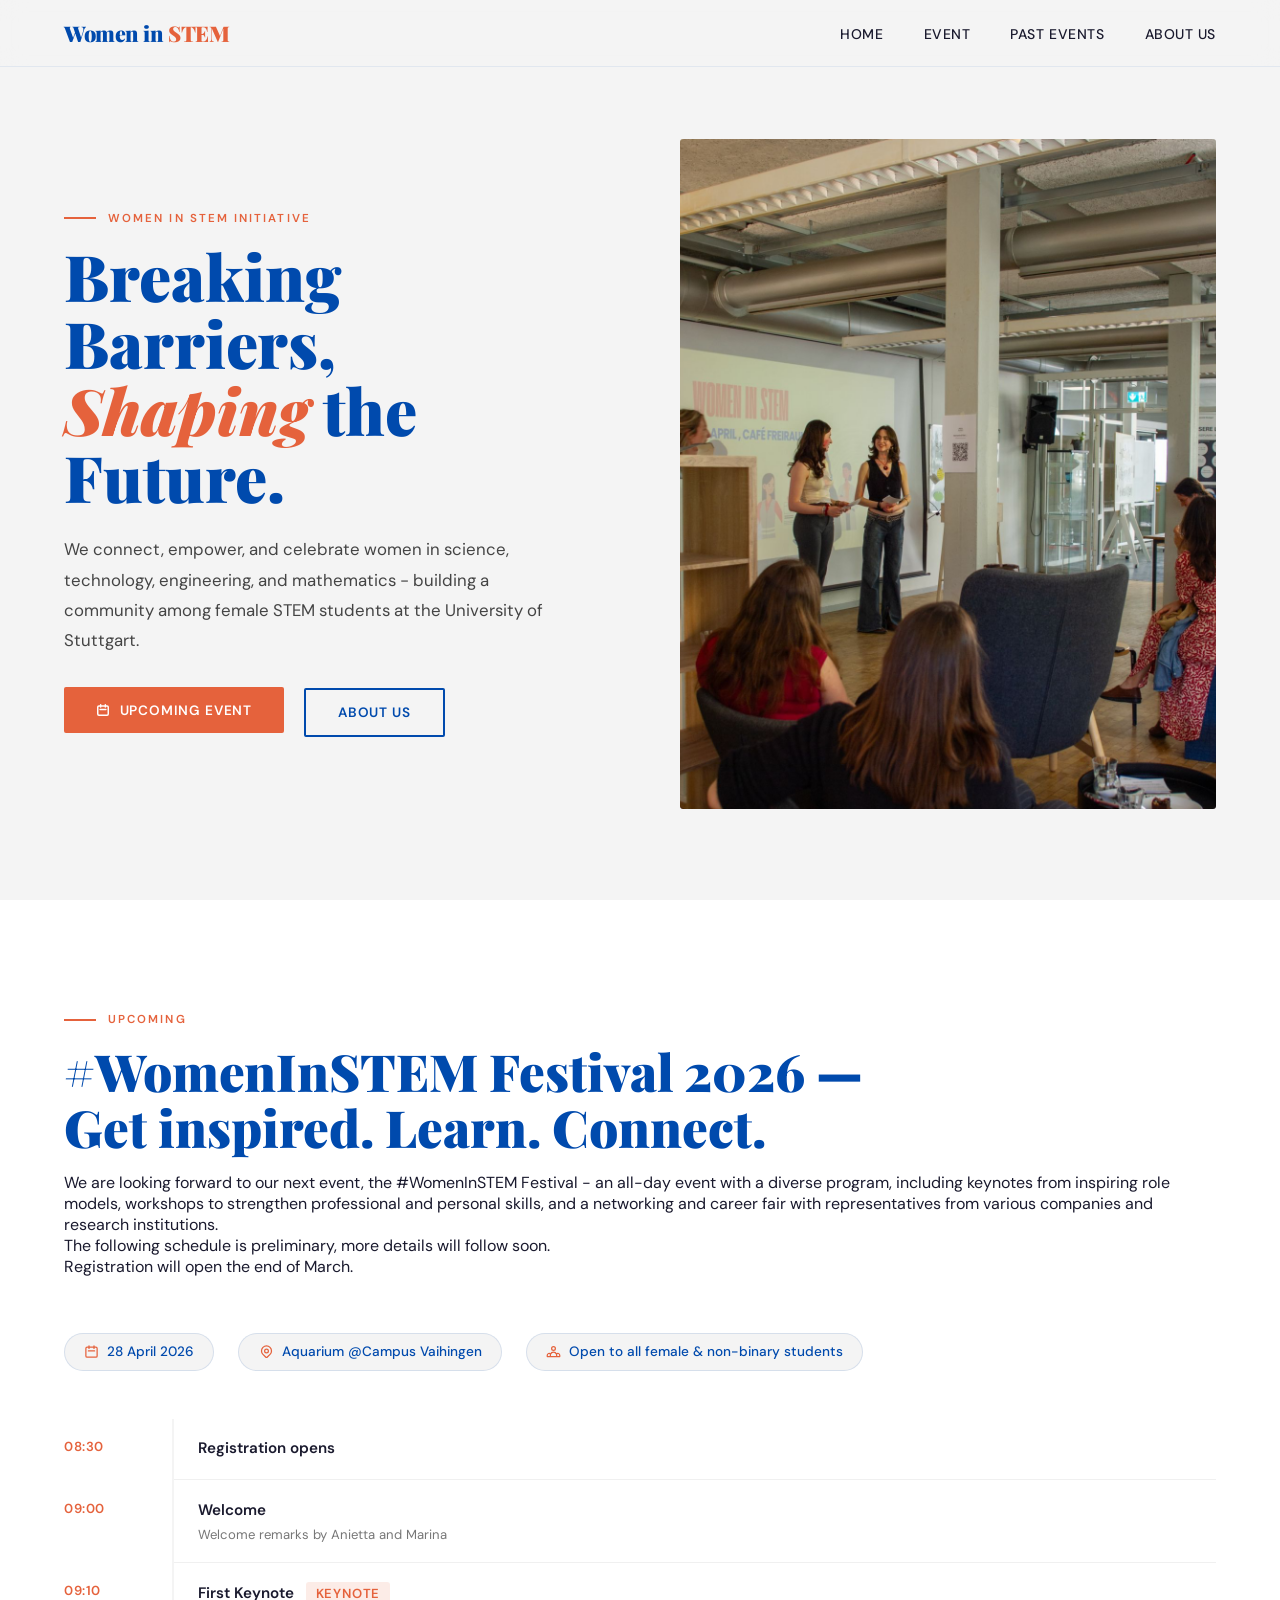
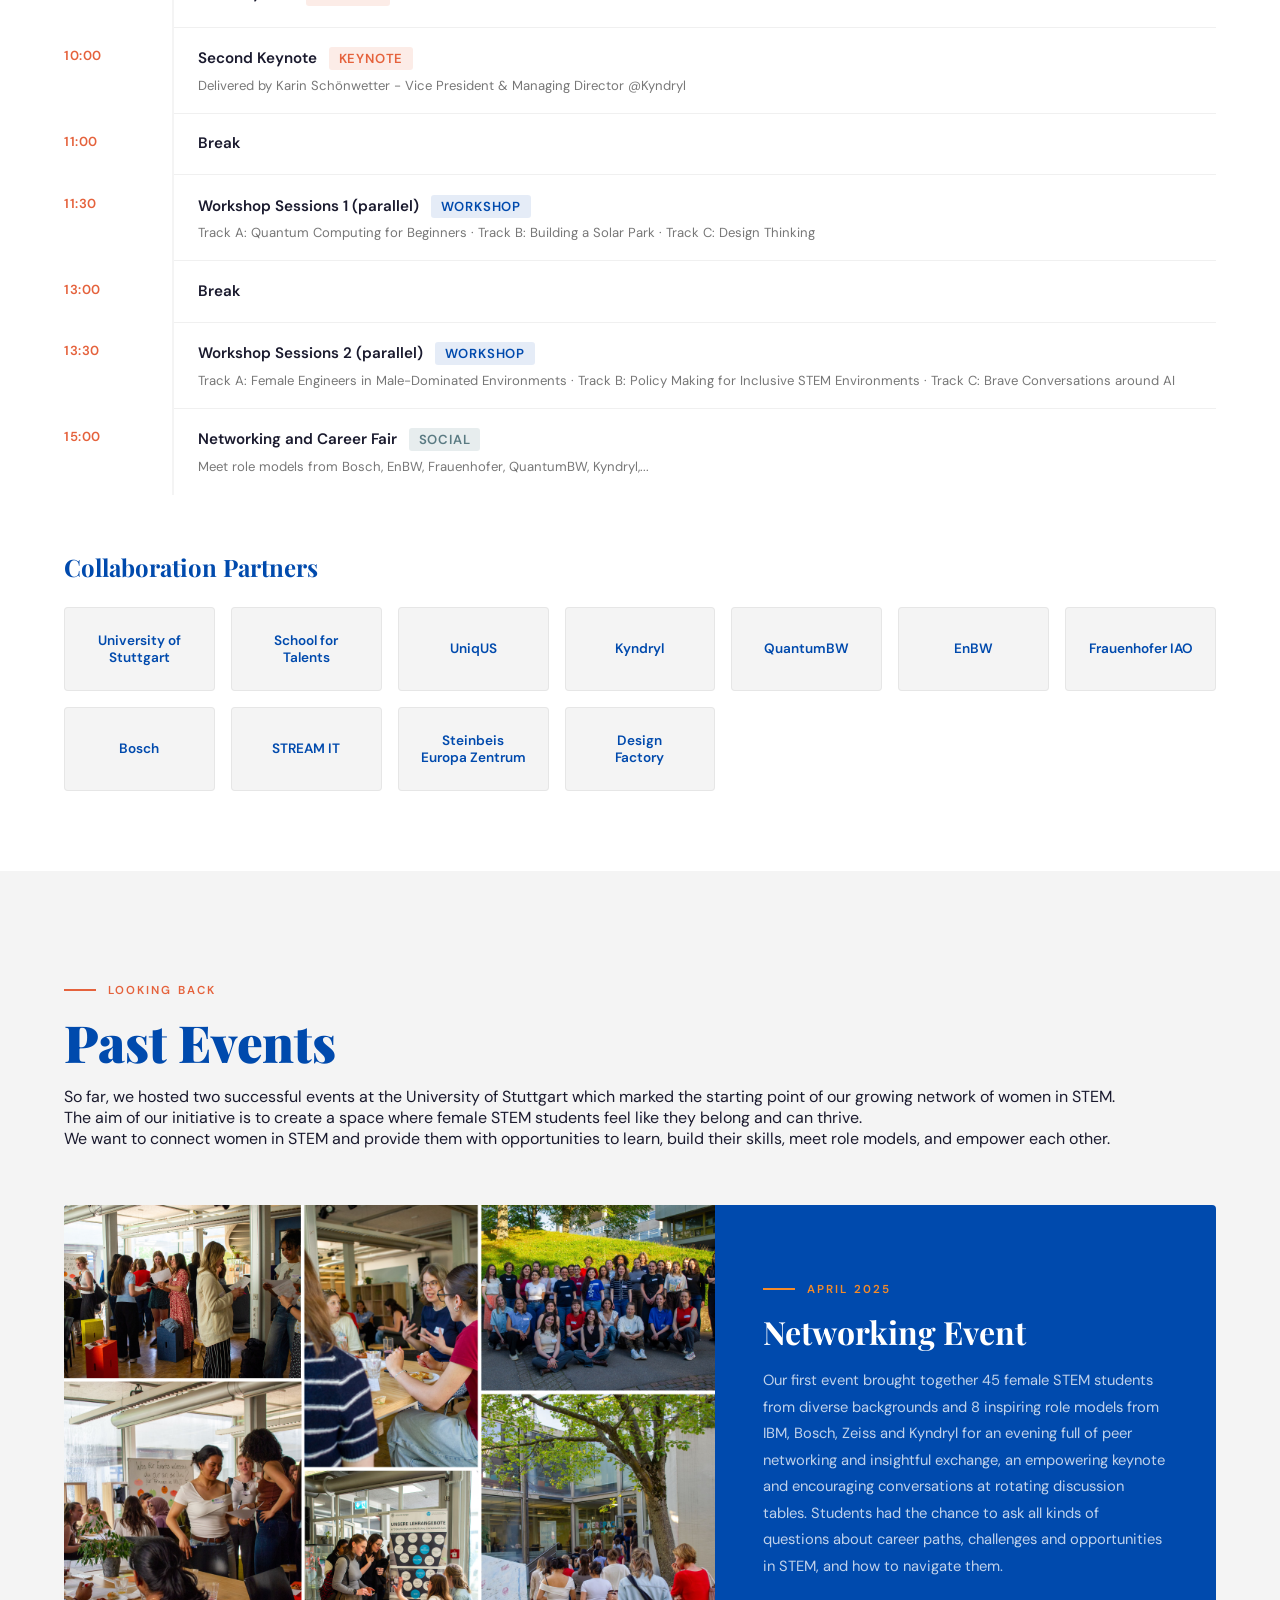
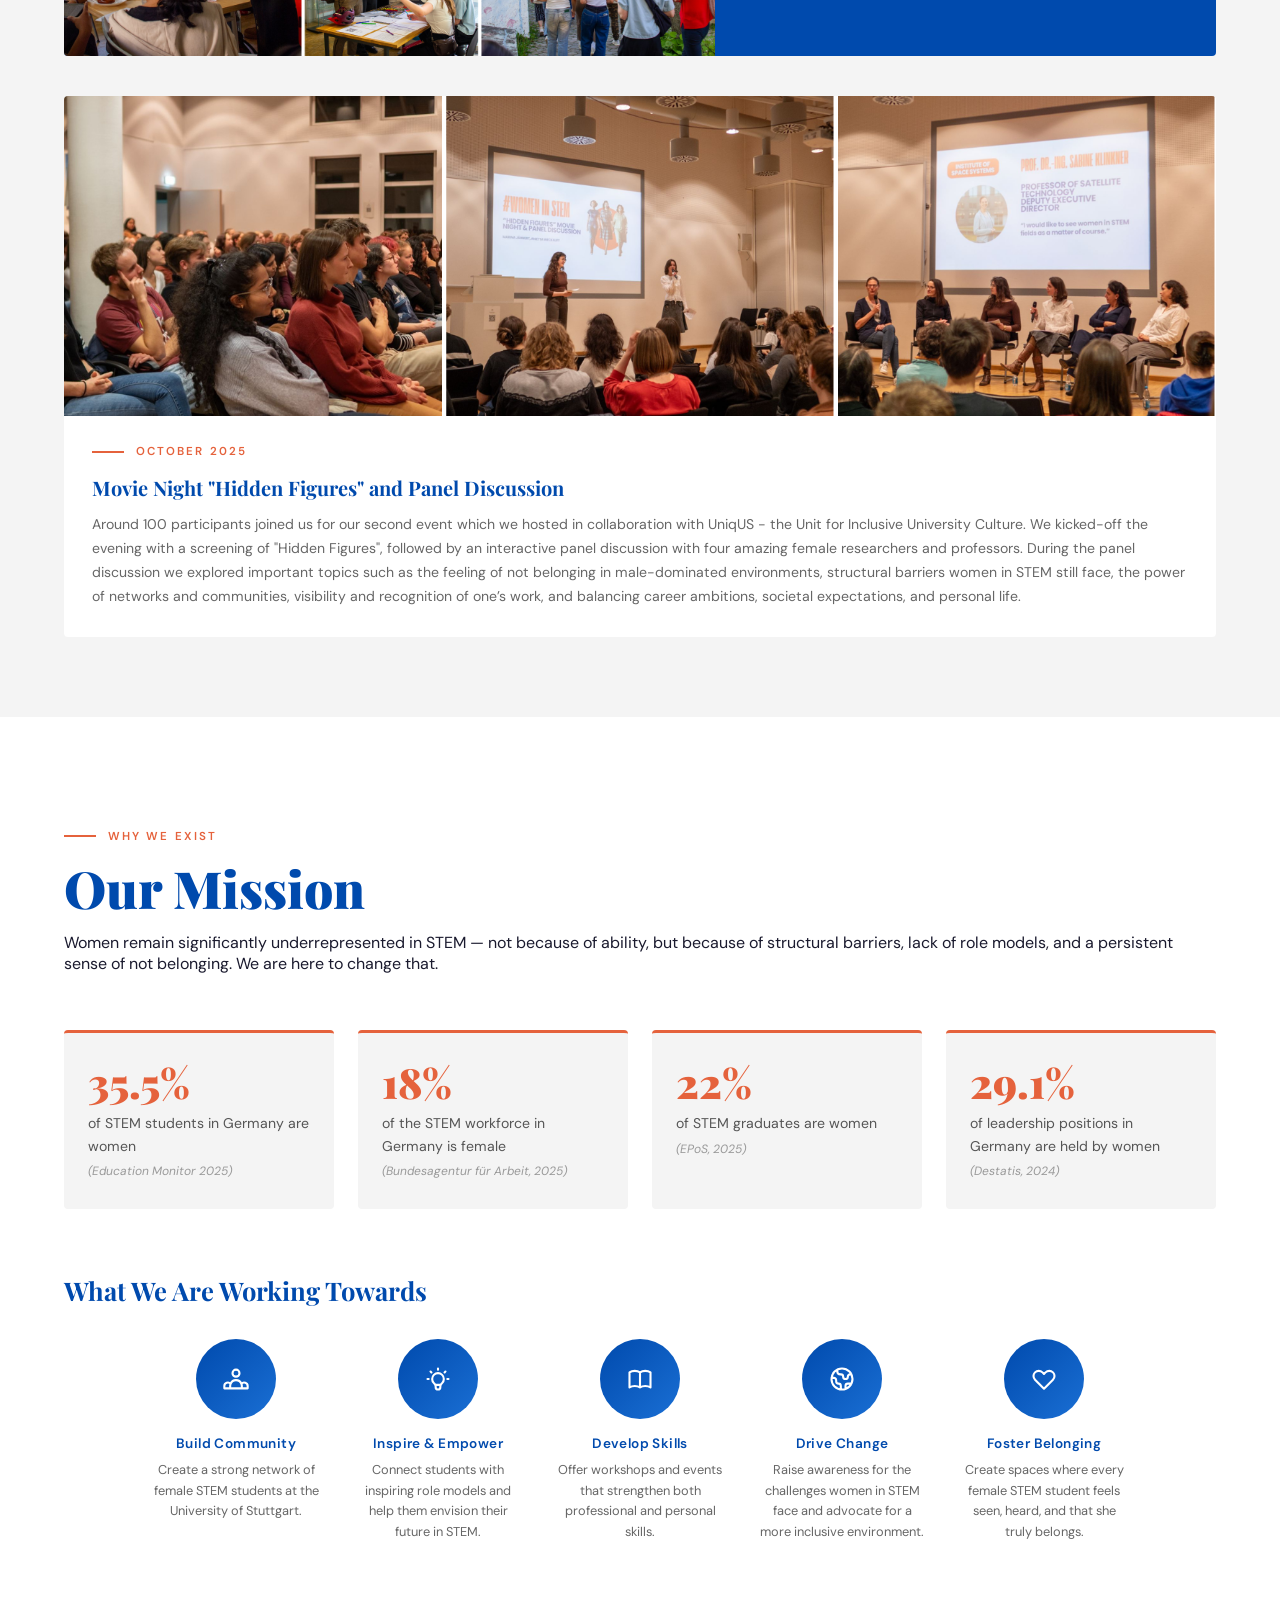
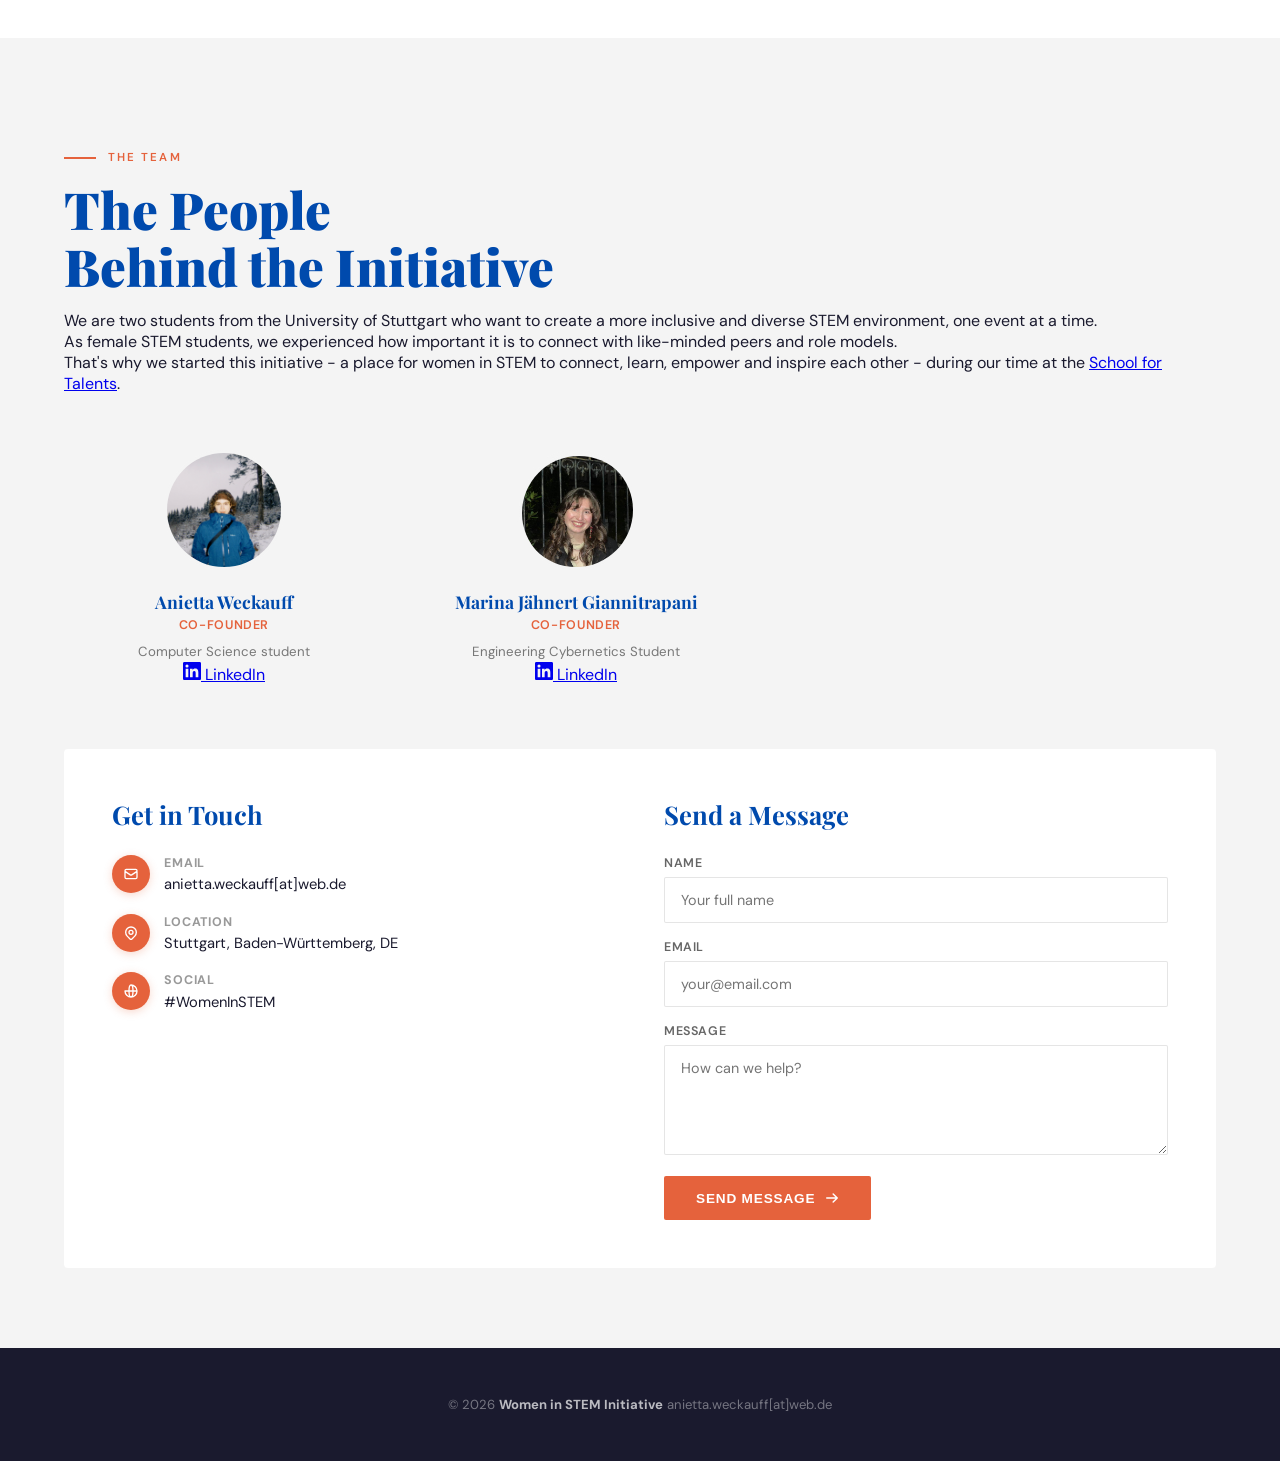
==== index_2.html @ 175a97db "added mission section" ====
<!DOCTYPE html>
<html lang="en">
<head>
  <meta charset="UTF-8" />
  <meta name="viewport" content="width=device-width, initial-scale=1.0"/>
  <title>Women in STEM Initiative</title>
  <link href="https://fonts.googleapis.com/css2?family=Playfair+Display:ital,wght@0,400;0,700;0,900;1,400&family=DM+Sans:wght@300;400;500;600&display=swap" rel="stylesheet"/>
  <link rel="stylesheet" href="style.css"/>
</head>
<body>

<!-- ─── NAV ─── -->
<nav id="navbar">
  <a class="nav-logo" href="#home">Women in <span>STEM</span></a>
  <ul class="nav-links">
    <li><a href="#home">Home</a></li>
    <li><a href="#event">Event</a></li>
    <li><a href="#past">Past Events</a></li>
    <li><a href="#about">About Us</a></li>
  </ul>
  <button class="hamburger" id="hamburger" aria-label="Menu">
    <span></span><span></span><span></span>
  </button>
</nav>

<!-- ─── MOBILE MENU ─── -->
<div class="mobile-menu" id="mobile-menu">
  <a href="#home" class="mobile-nav-link">Home</a>
  <a href="#event" class="mobile-nav-link">Event</a>
  <a href="#past" class="mobile-nav-link">Past Events</a>
  <a href="#about" class="mobile-nav-link">About Us</a>
</div>

<!-- ─── HOME ─── -->
<section id="home">
  <div class="section-inner">
    <div class="home-grid">
      <div class="home-text fade-up">
        <div class="section-label">Women in STEM Initiative</div>
        <h1>Breaking Barriers,<br/><em>Shaping</em> the Future.</h1>
        <p>We connect, empower, and celebrate women in science, technology, engineering, and mathematics - building a community among female STEM students at the University of Stuttgart.</p>
        <div>
          <a href="#event" class="btn btn-primary">
            <svg width="14" height="14" fill="none" viewBox="0 0 24 24" stroke="currentColor" stroke-width="2.5"><path stroke-linecap="round" stroke-linejoin="round" d="M8 7V3m8 4V3m-9 8h10M5 21h14a2 2 0 002-2V7a2 2 0 00-2-2H5a2 2 0 00-2 2v12a2 2 0 002 2z"/></svg>
            Upcoming Event
          </a>
          <a href="#about" class="btn btn-outline">About Us</a>
        </div>
      </div>
      <div class="home-image fade-up" style="transition-delay: 0.2s">
        <div class="img-frame">
          <img src="pictures/women_In_STEM.png" alt="picture of first #WomenInSTEM event">
        </div>
       <!-- <div class="deco-box"></div>
        <div class="stat-pill">
          <div class="big">150+</div>
          <div class="small">event<br/>participants</div>
        </div>-->
      </div>
    </div>
  </div>
</section>


<!-- ─── UPCOMING EVENT ─── -->
<section id="event">
  <div class="section-inner">
    <div class="past-header fade-up">
      <div class="section-label">Upcoming</div>
      <h2>#WomenInSTEM Festival 2026 —<br/>Get inspired. Learn. Connect.</h2>
      <p>We are looking forward to our next event, the #WomenInSTEM Festival  - an all-day event with a diverse program, including keynotes from inspiring role models, workshops to strengthen professional and personal skills, and a networking and career fair with representatives from various companies and research institutions. </p>
      <p>The following schedule is preliminary, more details will follow soon.</p>
      <p>Registration will open the end of March.</p>
    </div>

    <div class="event-meta fade-up">
      <div class="meta-chip">
        <svg fill="none" viewBox="0 0 24 24" stroke="currentColor" stroke-width="2"><path stroke-linecap="round" stroke-linejoin="round" d="M8 7V3m8 4V3m-9 8h10M5 21h14a2 2 0 002-2V7a2 2 0 00-2-2H5a2 2 0 00-2 2v12a2 2 0 002 2z"/></svg>
        28 April 2026
      </div>
      <div class="meta-chip">
        <svg fill="none" viewBox="0 0 24 24" stroke="currentColor" stroke-width="2"><path stroke-linecap="round" stroke-linejoin="round" d="M17.657 16.657L13.414 20.9a1.998 1.998 0 01-2.827 0l-4.244-4.243a8 8 0 1111.314 0z"/><path stroke-linecap="round" stroke-linejoin="round" d="M15 11a3 3 0 11-6 0 3 3 0 016 0z"/></svg>
        Aquarium @Campus Vaihingen
      </div>
      <div class="meta-chip">
        <svg fill="none" viewBox="0 0 24 24" stroke="currentColor" stroke-width="2"><path stroke-linecap="round" stroke-linejoin="round" d="M17 20h5v-2a3 3 0 00-5.356-1.857M17 20H7m10 0v-2c0-.656-.126-1.283-.356-1.857M7 20H2v-2a3 3 0 015.356-1.857M7 20v-2c0-.656.126-1.283.356-1.857m0 0a5.002 5.002 0 019.288 0M15 7a3 3 0 11-6 0 3 3 0 016 0z"/></svg>
        Open to all female & non-binary students
      </div>
    </div>

   

    <div class="timetable fade-up">
      <div class="timetable-item">
        <div class="t-time">08:30</div>
        <div class="t-content"><strong>Registration opens</strong><span></span></div>
      </div>
      <div class="timetable-item">
        <div class="t-time">09:00</div>
        <div class="t-content"><strong>Welcome</strong><span>Welcome remarks by Anietta and Marina</span></div>
      </div>
      <div class="timetable-item">
        <div class="t-time">09:10</div>
        <div class="t-content"><strong>First Keynote <span class="t-tag keynote">Keynote</span></strong><span></span></div>
      </div>
       <div class="timetable-item">
        <div class="t-time">10:00</div>
        <div class="t-content"><strong>Second Keynote <span class="t-tag keynote">Keynote</span></strong><span>Delivered by Karin Schönwetter - Vice President & Managing Director @Kyndryl</span></div>
      </div>
      <div class="timetable-item">
        <div class="t-time">11:00</div>
        <div class="t-content"><strong>Break</strong><span></span></div>
      </div>
      <div class="timetable-item">
        <div class="t-time">11:30</div>
        <div class="t-content"><strong>Workshop Sessions 1 (parallel) <span class="t-tag workshop">Workshop</span></strong><span>Track A: Quantum Computing for Beginners · Track B: Building a Solar Park · Track C: Design Thinking</span></div>
      </div>
      <div class="timetable-item">
        <div class="t-time">13:00</div>
        <div class="t-content"><strong>Break</strong><span></span></div>
      </div>

       <div class="timetable-item">
        <div class="t-time">13:30</div>
        <div class="t-content"><strong>Workshop Sessions 2 (parallel) <span class="t-tag workshop">Workshop</span></strong><span>Track A: Female Engineers in Male-Dominated Environments · Track B: Policy Making for Inclusive STEM Environments · Track C: Brave Conversations around AI</span></div>
      </div>

      <div class="timetable-item">
        <div class="t-time">15:00</div>
        <div class="t-content"><strong>Networking and Career Fair <span class="t-tag social">Social</span></strong><span>Meet role models from Bosch, EnBW, Frauenhofer, QuantumBW, Kyndryl,...</span></div>
      </div>

    </div>

    <div class="partners-section fade-up">
      <h3>Collaboration Partners</h3>
      <div class="partners-grid">
        <div class="partner-card">University of<br/>Stuttgart</div>
        <div class="partner-card">School for<br/>Talents</div>
        <div class="partner-card">UniqUS</div>
        <div class="partner-card">Kyndryl</div>
        <div class="partner-card">QuantumBW</div>
        <div class="partner-card">EnBW</div>
        <div class="partner-card">Frauenhofer IAO</div>
        <div class="partner-card">Bosch</div>
        <div class="partner-card">STREAM IT</div>
        <div class="partner-card">Steinbeis<br/>Europa Zentrum</div>
        <div class="partner-card">Design<br/>Factory</div>
      </div>
    </div>
  </div>
</section>

<!-- ─── PAST EVENTS ─── -->
<section id="past">
  <div class="section-inner">
    <div class="past-header fade-up">
      <div class="section-label">Looking Back</div>
      <h2>Past Events</h2>
      <p>So far, we hosted two successful events at the University of Stuttgart which marked the starting point of our growing network of women in STEM.</p>
      <p>The aim of our initiative is to create a space where female STEM students feel like they belong and can thrive.</p>
      <p>We want to connect women in STEM and provide them with opportunities to learn, build their skills, meet role models, and empower each other.</p>
    </div>

    <div class="past-events-grid">
      <!-- Event 1 — Featured -->
      <div class="featured-past fade-up">
        <div class="fp-image">
           <img src="pictures/event_1.png" alt="Event Name">
          <div class="card-img-placeholder c1" style="height:100%">Photo Placeholder</div>
        </div>
        <div class="fp-text">
          <div class="section-label">April 2025</div>
          <h3>Networking Event</h3>
          <p>Our first event brought together 45 female STEM students from diverse backgrounds and 8 inspiring role models from IBM, Bosch, Zeiss and Kyndryl for an evening full of peer networking and insightful exchange, an empowering keynote and encouraging conversations at rotating discussion tables.
            Students had the chance to ask all kinds of questions about career paths, challenges and opportunities in STEM, and how to navigate them.
          </p>
        </div>
      </div>

      <!-- Event 2 -->
      <div class="past-event-card fade-up" style="grid-column: 1 / -1">
        <div class="card-image">
          <img src="pictures/event_25.png" alt="Event Name">
        </div>
        <div class="card-body">
          <div class="section-label">October 2025</div>
          <h3>Movie Night "Hidden Figures" and Panel Discussion</h3>
          <p>Around 100 participants joined us for our second event which we hosted in collaboration with UniqUS - the Unit for Inclusive University Culture. We kicked-off the evening with a screening of "Hidden Figures", followed by an interactive panel discussion with four amazing female researchers and professors.
            During the panel discussion we explored important topics such as the feeling of not belonging in male-dominated environments, structural barriers women in STEM still face, the power of networks and communities, visibility and recognition of one’s work, and balancing career ambitions, societal expectations, and personal life.</p>
        </div>
      </div>
    </div>
  </div>
</section>

<!-- ─── MISSION ─── -->
<section id="mission">
  <div class="section-inner">

    <div class="past-header fade-up">
      <div class="section-label">Why We Exist</div>
      <h2>Our Mission</h2>
      <p>Women remain significantly underrepresented in STEM — not because of ability, but because of structural barriers, lack of role models, and a persistent sense of not belonging. We are here to change that.</p>
    </div>

    <!-- Stats block -->
    <div class="mission-stats fade-up">
      <div class="mission-stat">
        <div class="mission-stat__num">35.5%</div>
        <div class="mission-stat__text">of STEM students in Germany are women <span class="mission-source">(Education Monitor 2025)</span></div>
      </div>
      <div class="mission-stat">
        <div class="mission-stat__num">18%</div>
        <div class="mission-stat__text">of the STEM workforce in Germany is female <span class="mission-source">(Bundesagentur für Arbeit, 2025)</span></div>
      </div>
      <div class="mission-stat">
        <div class="mission-stat__num">22%</div>
        <div class="mission-stat__text">of STEM graduates are women <span class="mission-source">(EPoS, 2025)</span></div>
      </div>
      <div class="mission-stat">
        <div class="mission-stat__num">29.1%</div>
        <div class="mission-stat__text">of leadership positions in Germany are held by women <span class="mission-source">(Destatis, 2024)</span></div>
      </div>
    </div>

    <!-- Goals -->
    <div class="mission-goals-header fade-up">
      <h3>What We Are Working Towards</h3>
    </div>

    <div class="mission-goals fade-up">

      <div class="goal-circle">
        <div class="goal-circle__icon">
          <svg fill="none" viewBox="0 0 24 24" stroke="currentColor" stroke-width="1.8" width="28" height="28"><path stroke-linecap="round" stroke-linejoin="round" d="M17 20h5v-2a3 3 0 00-5.356-1.857M17 20H7m10 0v-2c0-.656-.126-1.283-.356-1.857M7 20H2v-2a3 3 0 015.356-1.857M7 20v-2c0-.656.126-1.283.356-1.857m0 0a5.002 5.002 0 019.288 0M15 7a3 3 0 11-6 0 3 3 0 016 0z"/></svg>
        </div>
        <div class="goal-circle__label">Build Community</div>
        <p>Create a strong network of female STEM students at the University of Stuttgart.</p>
      </div>

      <div class="goal-circle">
        <div class="goal-circle__icon">
          <svg fill="none" viewBox="0 0 24 24" stroke="currentColor" stroke-width="1.8" width="28" height="28"><path stroke-linecap="round" stroke-linejoin="round" d="M9.663 17h4.673M12 3v1m6.364 1.636l-.707.707M21 12h-1M4 12H3m3.343-5.657l-.707-.707m2.828 9.9a5 5 0 117.072 0l-.548.547A3.374 3.374 0 0014 18.469V19a2 2 0 11-4 0v-.531c0-.895-.356-1.754-.988-2.386l-.548-.547z"/></svg>
        </div>
        <div class="goal-circle__label">Inspire & Empower</div>
        <p>Connect students with inspiring role models and help them envision their future in STEM.</p>
      </div>

      <div class="goal-circle">
        <div class="goal-circle__icon">
          <svg fill="none" viewBox="0 0 24 24" stroke="currentColor" stroke-width="1.8" width="28" height="28"><path stroke-linecap="round" stroke-linejoin="round" d="M12 6.253v13m0-13C10.832 5.477 9.246 5 7.5 5S4.168 5.477 3 6.253v13C4.168 18.477 5.754 18 7.5 18s3.332.477 4.5 1.253m0-13C13.168 5.477 14.754 5 16.5 5c1.747 0 3.332.477 4.5 1.253v13C19.832 18.477 18.247 18 16.5 18c-1.746 0-3.332.477-4.5 1.253"/></svg>
        </div>
        <div class="goal-circle__label">Develop Skills</div>
        <p>Offer workshops and events that strengthen both professional and personal skills.</p>
      </div>

      <div class="goal-circle">
        <div class="goal-circle__icon">
          <svg fill="none" viewBox="0 0 24 24" stroke="currentColor" stroke-width="1.8" width="28" height="28"><path stroke-linecap="round" stroke-linejoin="round" d="M3.055 11H5a2 2 0 012 2v1a2 2 0 002 2 2 2 0 012 2v2.945M8 3.935V5.5A2.5 2.5 0 0010.5 8h.5a2 2 0 012 2 2 2 0 104 0 2 2 0 012-2h1.064M15 20.488V18a2 2 0 012-2h3.064M21 12a9 9 0 11-18 0 9 9 0 0118 0z"/></svg>
        </div>
        <div class="goal-circle__label">Drive Change</div>
        <p>Raise awareness for the challenges women in STEM face and advocate for a more inclusive environment.</p>
      </div>

      <div class="goal-circle">
        <div class="goal-circle__icon">
          <svg fill="none" viewBox="0 0 24 24" stroke="currentColor" stroke-width="1.8" width="28" height="28"><path stroke-linecap="round" stroke-linejoin="round" d="M4.318 6.318a4.5 4.5 0 000 6.364L12 20.364l7.682-7.682a4.5 4.5 0 00-6.364-6.364L12 7.636l-1.318-1.318a4.5 4.5 0 00-6.364 0z"/></svg>
        </div>
        <div class="goal-circle__label">Foster Belonging</div>
        <p>Create spaces where every female STEM student feels seen, heard, and that she truly belongs.</p>
      </div>

    </div>
  </div>
</section>

<!-- ─── ABOUT ─── -->
<section id="about">
  <div class="section-inner">
    <div class="past-header fade-up">
      <div class="section-label">The Team</div>
      <h2>The People<br/>Behind the Initiative</h2>
      <p>We are two students from the University of Stuttgart who want to create a more inclusive and diverse STEM environment, one event at a time.</p>
      <p>As female STEM students, we experienced how important it is to connect with like-minded peers and role models.</p>
      <p>That's why we started this initiative - a place for women in STEM to connect, learn, empower and inspire each other - during our time at the <a href="https://www.project.uni-stuttgart.de/school-for-talents/de/" target="_blank"> School for Talents</a>.</p>
    </div>

    <div class="team-grid">
      <div class="team-card fade-up">
        <div class="avatar">
          <!-- Replace with: <img src="person1.jpg" alt="Your Name"> -->
           <img src="pictures/anietta.png" alt="Anietta">
        </div>
        <h3>Anietta Weckauff</h3>
        <div class="role">Co-Founder</div>
        <p class="bio">Computer Science student</p>
        <a href="https://www.linkedin.com/in/anietta-weckauff/" target="_blank" class="linkedin-link">
        <svg xmlns="http://www.w3.org/2000/svg" width="18" height="18" viewBox="0 0 24 24" fill="currentColor"><path d="M20.447 20.452h-3.554v-5.569c0-1.328-.027-3.037-1.852-3.037-1.853 0-2.136 1.445-2.136 2.939v5.667H9.351V9h3.414v1.561h.046c.477-.9 1.637-1.85 3.37-1.85 3.601 0 4.267 2.37 4.267 5.455v6.286zM5.337 7.433a2.062 2.062 0 01-2.063-2.065 2.064 2.064 0 112.063 2.065zm1.782 13.019H3.555V9h3.564v11.452zM22.225 0H1.771C.792 0 0 .774 0 1.729v20.542C0 23.227.792 24 1.771 24h20.451C23.2 24 24 23.227 24 22.271V1.729C24 .774 23.2 0 22.222 0h.003z"/></svg>
        LinkedIn
        </a>
      </div>

      <div class="team-card fade-up" style="transition-delay:0.1s">
        <div class="avatar">
          <div class="avatar">
           <img src="pictures/marina.png" alt="Marina">
          </div>
        </div>
        <h3>Marina Jähnert Giannitrapani</h3>
        <div class="role">Co-Founder</div>
        <p class="bio">Engineering Cybernetics Student</p>
        <a href="https://www.linkedin.com/in/marinajaehnertg/" target="_blank" class="linkedin-link">
        <svg xmlns="http://www.w3.org/2000/svg" width="18" height="18" viewBox="0 0 24 24" fill="currentColor"><path d="M20.447 20.452h-3.554v-5.569c0-1.328-.027-3.037-1.852-3.037-1.853 0-2.136 1.445-2.136 2.939v5.667H9.351V9h3.414v1.561h.046c.477-.9 1.637-1.85 3.37-1.85 3.601 0 4.267 2.37 4.267 5.455v6.286zM5.337 7.433a2.062 2.062 0 01-2.063-2.065 2.064 2.064 0 112.063 2.065zm1.782 13.019H3.555V9h3.564v11.452zM22.225 0H1.771C.792 0 0 .774 0 1.729v20.542C0 23.227.792 24 1.771 24h20.451C23.2 24 24 23.227 24 22.271V1.729C24 .774 23.2 0 22.222 0h.003z"/></svg>
        LinkedIn
        </a>
      </div>
    </div>

    <div class="contact-block fade-up">
      <div class="contact-info">
        <h3>Get in Touch</h3>
        <div class="contact-item">
          <div class="contact-icon">
            <svg fill="none" viewBox="0 0 24 24" stroke="currentColor" stroke-width="2"><path stroke-linecap="round" stroke-linejoin="round" d="M3 8l7.89 5.26a2 2 0 002.22 0L21 8M5 19h14a2 2 0 002-2V7a2 2 0 00-2-2H5a2 2 0 00-2 2v10a2 2 0 002 2z"/></svg>
          </div>
          <div class="ci-text">
            <strong>Email</strong>
            <a href="mailto:anietta.weckauff@web.de">anietta.weckauff[at]web.de</a>
          </div>
        </div>
        <div class="contact-item">
          <div class="contact-icon">
            <svg fill="none" viewBox="0 0 24 24" stroke="currentColor" stroke-width="2"><path stroke-linecap="round" stroke-linejoin="round" d="M17.657 16.657L13.414 20.9a1.998 1.998 0 01-2.827 0l-4.244-4.243a8 8 0 1111.314 0z"/><path stroke-linecap="round" stroke-linejoin="round" d="M15 11a3 3 0 11-6 0 3 3 0 016 0z"/></svg>
          </div>
          <div class="ci-text">
            <strong>Location</strong>
            <span>Stuttgart, Baden-Württemberg, DE</span>
          </div>
        </div>
        <div class="contact-item">
          <div class="contact-icon">
            <svg fill="none" viewBox="0 0 24 24" stroke="currentColor" stroke-width="2"><path stroke-linecap="round" stroke-linejoin="round" d="M21 12a9 9 0 01-9 9m9-9a9 9 0 00-9-9m9 9H3m9 9a9 9 0 01-9-9m9 9c1.657 0 3-4.03 3-9s-1.343-9-3-9m0 18c-1.657 0-3-4.03-3-9s1.343-9 3-9"/></svg>
          </div>
          <div class="ci-text">
            <strong>Social</strong>
            <a href="#">#WomenInSTEM</a>
          </div>
        </div>
      </div>
      <div class="contact-form">
        <h3>Send a Message</h3>
        <form id="contact-form" action="https://formspree.io/f/mbdzjzpp" method="POST">
            <div class="form-row">
            <label>Name</label>
            <input type="text" name="name" placeholder="Your full name"/>
            </div>
            <div class="form-row">
            <label>Email</label>
            <input type="email" name="email" placeholder="your@email.com"/>
            </div>
            <div class="form-row">
            <label>Message</label>
            <textarea name="message" placeholder="How can we help?"></textarea>
            </div>
            <button type="submit" class="btn btn-primary">
            Send Message
            <svg width="14" height="14" fill="none" viewBox="0 0 24 24" stroke="currentColor" stroke-width="2.5"><path stroke-linecap="round" stroke-linejoin="round" d="M14 5l7 7m0 0l-7 7m7-7H3"/></svg>
            </button>
        </form>
        </div>
      </div>
    </div>
  </div>
</section>

<!-- ─── FOOTER ─── -->
<footer>
  <p>© 2026 <strong>Women in STEM Initiative</strong> <a href="mailto:anietta.weckauff@web.de" style="color:rgba(255,255,255,0.4);text-decoration:none;">anietta.weckauff[at]web.de</a></p>
</footer>

<script src="script.js"></script>
</body>
</html>
---- style.css ----
:root {
  --coral:   #E5623C;
  --blue:    #004AAD;
  --slate:   #A1B6BC;
  --light:   #F4F4F4;
  --amber:   #F58B29;
  --dark:    #1a1a2e;
  --white:   #ffffff;
}

*, *::before, *::after { box-sizing: border-box; margin: 0; padding: 0; }

html { scroll-behavior: smooth; font-size: 16px; }

body {
  font-family: 'DM Sans', sans-serif;
  background: var(--light);
  color: var(--dark);
  overflow-x: hidden;
}

/* ─── SCROLLBAR ─── */
::-webkit-scrollbar { width: 6px; }
::-webkit-scrollbar-track { background: var(--light); }
::-webkit-scrollbar-thumb { background: var(--coral); border-radius: 3px; }

/* ─── NAV ─── */
nav {
  position: fixed; top: 0; left: 0; right: 0; z-index: 1000;
  display: flex; align-items: center; justify-content: space-between;
  padding: 1.2rem 4rem;
  background: rgba(244,244,244,0.92);
  backdrop-filter: blur(12px);
  border-bottom: 1px solid rgba(0,74,173,0.08);
  transition: box-shadow 0.3s;
}
nav.scrolled { box-shadow: 0 2px 30px rgba(0,0,0,0.08); }

.nav-logo {
  font-family: 'Playfair Display', serif;
  font-size: 1.35rem;
  font-weight: 900;
  color: var(--blue);
  letter-spacing: -0.02em;
  text-decoration: none;
}
.nav-logo span { color: var(--coral); }

.nav-links {
  display: flex; gap: 2.5rem; list-style: none;
}
.nav-links a {
  text-decoration: none;
  font-size: 0.875rem;
  font-weight: 500;
  color: var(--dark);
  letter-spacing: 0.04em;
  text-transform: uppercase;
  position: relative;
  padding-bottom: 4px;
  transition: color 0.2s;
}
.nav-links a::after {
  content: '';
  position: absolute; bottom: 0; left: 0;
  width: 0; height: 2px;
  background: var(--coral);
  transition: width 0.3s ease;
}
.nav-links a:hover { color: var(--coral); }
.nav-links a:hover::after { width: 100%; }

/* ─── HAMBURGER ─── */
.hamburger {
  display: none;
  flex-direction: column;
  gap: 5px;
  cursor: pointer;
  padding: 4px;
  z-index: 1100;
  background: none; border: none;
}
.hamburger span {
  display: block;
  width: 26px; height: 2px;
  background: var(--blue);
  transition: all 0.35s cubic-bezier(.4,0,.2,1);
  transform-origin: center;
}
.hamburger.open span:nth-child(1) { transform: translateY(7px) rotate(45deg); }
.hamburger.open span:nth-child(2) { opacity: 0; transform: scaleX(0); }
.hamburger.open span:nth-child(3) { transform: translateY(-7px) rotate(-45deg); }

.mobile-menu {
  display: none;
  position: fixed; inset: 0; z-index: 999;
  background: var(--blue);
  flex-direction: column;
  align-items: center; justify-content: center;
  gap: 2.5rem;
  opacity: 0;
  transform: translateY(-100%);
  transition: opacity 0.4s ease, transform 0.4s cubic-bezier(.4,0,.2,1);
}
.mobile-menu.open {
  display: flex;
  opacity: 1;
  transform: translateY(0);
}
.mobile-menu a {
  font-family: 'Playfair Display', serif;
  font-size: 2.2rem;
  font-weight: 700;
  color: var(--white);
  text-decoration: none;
  transition: color 0.2s;
}
.mobile-menu a:hover { color: var(--amber); }

/* ─── SECTIONS ─── */
section {
  min-height: 100vh;
  display: flex;
  align-items: center;
  padding: 7rem 4rem 5rem;
}
section:nth-child(even) { background: var(--white); }

/* explicit backgrounds — ensures correct pattern regardless of section count */
#home    { background: var(--light); }
#event   { background: var(--white); }
#past    { background: var(--light); }
#mission { background: var(--white); }
#about   { background: var(--light); }

/* explicit section backgrounds to ensure correct alternating pattern */

.section-inner {
  max-width: 1200px;
  margin: 0 auto;
  width: 100%;
}

/* ─── SECTION LABEL ─── */
.section-label {
  font-size: 0.72rem;
  font-weight: 600;
  letter-spacing: 0.18em;
  text-transform: uppercase;
  color: var(--coral);
  margin-bottom: 1rem;
  display: flex; align-items: center; gap: 0.75rem;
}
.section-label::before {
  content: '';
  display: block;
  width: 32px; height: 2px;
  background: var(--coral);
}

/* ─── HOME ─── */
#home {
  background: var(--light);
  padding-top: 8rem;
  min-height: 100vh;
}
.home-grid {
  display: grid;
  grid-template-columns: 1fr 1fr;
  gap: 5rem;
  align-items: center;
}
.home-text h1 {
  font-family: 'Playfair Display', serif;
  font-size: clamp(2.8rem, 5vw, 4.8rem);
  line-height: 1.05;
  font-weight: 900;
  color: var(--blue);
  margin-bottom: 1.5rem;
}
.home-text h1 em {
  font-style: italic;
  color: var(--coral);
}
.home-text p {
  font-size: 1.05rem;
  line-height: 1.8;
  color: #444;
  margin-bottom: 2rem;
  max-width: 480px;
}
.btn {
  display: inline-flex;
  align-items: center;
  gap: 0.6rem;
  padding: 0.9rem 2rem;
  border-radius: 2px;
  font-size: 0.85rem;
  font-weight: 600;
  letter-spacing: 0.06em;
  text-transform: uppercase;
  text-decoration: none;
  transition: all 0.25s;
  cursor: pointer;
  border: none;
}
.btn-primary {
  background: var(--coral);
  color: var(--white);
}
.btn-primary:hover { background: #d04f2c; transform: translateY(-2px); box-shadow: 0 8px 24px rgba(229,98,60,0.3); }
.btn-outline {
  background: transparent;
  color: var(--blue);
  border: 2px solid var(--blue);
  margin-left: 1rem;
}
.btn-outline:hover { background: var(--blue); color: white; transform: translateY(-2px); }

.home-image {
  position: relative;
}
.home-image .img-frame {
  position: relative;
  border-radius: 3px;
  overflow: hidden;
  aspect-ratio: 4/5;
  background: var(--slate);
}
.home-image .img-frame img {
  width: 100%; height: 100%;
  object-fit: cover;
  display: block;
}
.home-image .img-placeholder {
  width: 100%; height: 100%;
  background: linear-gradient(135deg, var(--blue) 0%, var(--slate) 60%, var(--coral) 100%);
  display: flex; align-items: center; justify-content: center;
  color: white;
  font-family: 'Playfair Display', serif;
  font-size: 1.2rem;
  font-style: italic;
}
.home-image .deco-box {
  position: absolute;
  bottom: -20px; right: -20px;
  width: 60%; height: 60%;
  border: 2px solid var(--amber);
  z-index: -1;
  border-radius: 3px;
}
.home-image .stat-pill {
  position: absolute;
  top: 1.5rem; left: -1.5rem;
  background: var(--white);
  padding: 0.8rem 1.2rem;
  border-radius: 50px;
  box-shadow: 0 8px 32px rgba(0,0,0,0.12);
  display: flex; align-items: center; gap: 0.75rem;
}
.stat-pill .big { font-size: 1.6rem; font-weight: 700; color: var(--coral); font-family: 'Playfair Display', serif; }
.stat-pill .small { font-size: 0.72rem; color: #666; line-height: 1.3; }

/* ─── STATS BAR ─── */
.stats-bar {
  background: var(--blue);
  padding: 2.5rem 4rem;
  min-height: unset;
}
.stats-bar .section-inner {
  display: grid;
  grid-template-columns: repeat(3, 1fr);
  gap: 2rem;
  text-align: center;
}
.stat-item .num {
  font-family: 'Playfair Display', serif;
  font-size: 3rem;
  font-weight: 900;
  color: var(--amber);
}
.stat-item .label {
  font-size: 0.82rem;
  color: rgba(255,255,255,0.7);
  letter-spacing: 0.06em;
  text-transform: uppercase;
  margin-top: 0.25rem;
}

/* ─── EVENT ─── */
#event { background: var(--white); }
.event-header { margin-bottom: 3.5rem; }
.event-header h2 {
  font-family: 'Playfair Display', serif;
  font-size: clamp(2rem, 4vw, 3.5rem);
  font-weight: 900;
  color: var(--blue);
  line-height: 1.1;
  margin-bottom: 1rem;
}
.event-header p { font-size: 1rem; color: #555; max-width: 600px; line-height: 1.8; }

.event-meta {
  display: flex; gap: 1.5rem; flex-wrap: wrap; margin-bottom: 3rem;
}
.meta-chip {
  display: flex; align-items: center; gap: 0.5rem;
  background: var(--light);
  padding: 0.6rem 1.2rem;
  border-radius: 50px;
  font-size: 0.85rem;
  font-weight: 500;
  color: var(--blue);
  border: 1px solid rgba(0,74,173,0.12);
}
.meta-chip svg { width: 15px; height: 15px; color: var(--coral); }

.timetable {
  display: grid;
  gap: 0;
  margin-bottom: 3.5rem;
}
.timetable-item {
  display: grid;
  grid-template-columns: 110px 1fr;
  gap: 0;
  padding: 0;
  position: relative;
}
.timetable-item:not(:last-child)::after {
  content: '';
  position: absolute;
  left: 110px;
  bottom: 0;
  right: 0;
  height: 1px;
  background: rgba(0,0,0,0.06);
}
.t-time {
  padding: 1.2rem 1.5rem 1.2rem 0;
  font-size: 0.82rem;
  font-weight: 600;
  color: var(--coral);
  letter-spacing: 0.04em;
  white-space: nowrap;
  border-right: 2px solid var(--light);
}
.t-content {
  padding: 1.2rem 0 1.2rem 1.5rem;
}
.t-content strong {
  display: block;
  font-size: 0.95rem;
  font-weight: 600;
  color: var(--dark);
  margin-bottom: 0.2rem;
}
.t-content span { font-size: 0.82rem; color: #777; }
.t-tag {
  display: inline-block;
  padding: 0.2rem 0.6rem;
  border-radius: 3px;
  font-size: 0.7rem;
  font-weight: 600;
  letter-spacing: 0.06em;
  text-transform: uppercase;
  margin-left: 0.5rem;
}
.t-tag.keynote { background: rgba(229,98,60,0.12); color: var(--coral); }
.t-tag.workshop { background: rgba(0,74,173,0.1); color: var(--blue); }
.t-tag.panel { background: rgba(245,139,41,0.12); color: var(--amber); }
.t-tag.social { background: rgba(161,182,188,0.25); color: #5a7a82; }

.partners-section h3 {
  font-family: 'Playfair Display', serif;
  font-size: 1.5rem;
  color: var(--blue);
  margin-bottom: 1.5rem;
}
.partners-grid {
  display: grid;
  grid-template-columns: repeat(auto-fill, minmax(150px, 1fr));
  gap: 1rem;
}
.partner-card {
  background: var(--light);
  border: 1px solid rgba(0,0,0,0.06);
  border-radius: 4px;
  padding: 1.5rem 1rem;
  display: flex; align-items: center; justify-content: center;
  font-weight: 600;
  font-size: 0.85rem;
  color: var(--blue);
  text-align: center;
  min-height: 80px;
  transition: border-color 0.2s, box-shadow 0.2s;
}
.partner-card:hover {
  border-color: var(--coral);
  box-shadow: 0 4px 16px rgba(229,98,60,0.1);
}

/* ─── PAST EVENTS ─── */
#past { background: var(--light); }
.past-header { margin-bottom: 3.5rem; }
.past-header h2 {
  font-family: 'Playfair Display', serif;
  font-size: clamp(2rem, 4vw, 3.5rem);
  font-weight: 900;
  color: var(--blue);
  line-height: 1.1;
  margin-bottom: 1rem;
}

.past-events-grid {
  display: grid;
  grid-template-columns: 1fr 1fr;
  gap: 2.5rem;
}
.past-event-card {
  background: var(--white);
  border-radius: 4px;
  overflow: hidden;
  transition: transform 0.3s, box-shadow 0.3s;
}
.past-event-card:hover { transform: translateY(-6px); box-shadow: 0 20px 50px rgba(0,0,0,0.1); }
.past-event-card .card-image {
  height: 220px;
  position: relative;
  overflow: hidden;
}
/* Full-width card gets a taller image */
.past-event-card[style*="grid-column"] .card-image {
  height: 320px;
}

@media (max-width: 900px) {
  .past-event-card .card-image {
    height: auto;
    aspect-ratio: 16/9;
  }
  .past-event-card .card-image img {
    object-fit: contain;
    object-position: center;
  }
}
.past-event-card .card-image img {
  width: 100%; height: 100%;
  object-fit: cover;
  object-position: center;
  display: block;
  transition: transform 0.5s;
}
.past-event-card:hover .card-image img { transform: scale(1.04); }
.card-img-placeholder {
  width: 100%; height: 100%;
  display: flex; align-items: center; justify-content: center;
  font-size: 0.85rem;
  font-style: italic;
  color: white;
}
.card-img-placeholder.c1 { background: linear-gradient(135deg, var(--blue), var(--slate)); }
.card-img-placeholder.c2 { background: linear-gradient(135deg, var(--coral), var(--amber)); }
.card-badge {
  position: absolute; top: 1rem; left: 1rem;
  background: var(--white);
  padding: 0.3rem 0.7rem;
  border-radius: 2px;
  font-size: 0.72rem;
  font-weight: 600;
  color: var(--coral);
  letter-spacing: 0.06em;
  text-transform: uppercase;
}
.card-body { padding: 1.75rem; }
.card-body .date {
  font-size: 0.78rem;
  font-weight: 600;
  color: var(--amber);
  letter-spacing: 0.06em;
  text-transform: uppercase;
  margin-bottom: 0.5rem;
}
.card-body h3 {
  font-family: 'Playfair Display', serif;
  font-size: 1.25rem;
  color: var(--blue);
  margin-bottom: 0.75rem;
  line-height: 1.3;
}
.card-body p { font-size: 0.88rem; line-height: 1.7; color: #666; }

.featured-past {
  grid-column: 1 / -1;
  display: grid;
  grid-template-columns: 1.3fr 1fr;
  gap: 0;
  background: var(--blue);
  border-radius: 4px;
  overflow: hidden;
}
.featured-past .fp-image {
  min-height: 320px;
  overflow: hidden;
}
.featured-past .fp-image img {
  width: 100%; height: 100%;
  object-fit: cover;
  object-position: center;
  display: block;
}
.featured-past .fp-image .card-img-placeholder {
  height: 100%;
}
.featured-past .fp-text {
  padding: 3rem;
  display: flex; flex-direction: column; justify-content: center;
}
.featured-past .fp-text .section-label { color: var(--amber); }
.featured-past .fp-text .section-label::before { background: var(--amber); }
.featured-past .fp-text h3 {
  font-family: 'Playfair Display', serif;
  font-size: 2rem;
  color: white;
  margin-bottom: 1rem;
  line-height: 1.2;
}
.featured-past .fp-text p { color: rgba(255,255,255,0.75); font-size: 0.92rem; line-height: 1.8; }

/* ─── ABOUT ─── */
#about { background: var(--light); }
.about-header { margin-bottom: 3.5rem; }
.about-header h2 {
  font-family: 'Playfair Display', serif;
  font-size: clamp(2rem, 4vw, 3.5rem);
  font-weight: 900;
  color: var(--blue);
  line-height: 1.1;
  margin-bottom: 1rem;
}
.about-header p { font-size: 1rem; color: #555; max-width: 650px; line-height: 1.8; }

.team-grid {
  display: grid;
  grid-template-columns: repeat(2, minmax(240px, 320px));
  gap: 2rem;
  margin-bottom: 4rem;
}
.team-card {
  text-align: center;
}
.team-card .avatar {
  width: 120px; height: 120px;
  border-radius: 50%;
  margin: 0 auto 1.25rem;
  overflow: hidden;
  border: 3px solid var(--light);
  position: relative;
  transition: border-color 0.2s;
}
.team-card:hover .avatar { border-color: var(--coral); }
.team-card .avatar img {
  width: 100%; height: 100%;
  object-fit: cover;
  object-position: center top;
  display: block;
}
.avatar-placeholder {
  width: 100%; height: 100%;
  display: flex; align-items: center; justify-content: center;
  font-family: 'Playfair Display', serif;
  font-size: 1.8rem;
  font-weight: 700;
  color: white;
}
.avatar-placeholder.a1 { background: linear-gradient(135deg, var(--blue), var(--slate)); }
.avatar-placeholder.a2 { background: linear-gradient(135deg, var(--coral), var(--amber)); }
.team-card h3 {
  font-family: 'Playfair Display', serif;
  font-size: 1.1rem;
  color: var(--blue);
  margin-bottom: 0.25rem;
}
.team-card .role {
  font-size: 0.78rem;
  color: var(--coral);
  font-weight: 600;
  letter-spacing: 0.05em;
  text-transform: uppercase;
  margin-bottom: 0.5rem;
}
.team-card .bio { font-size: 0.83rem; color: #777; line-height: 1.6; }

/* ─── CONTACT ─── */
.contact-block {
  background: var(--white);
  border-radius: 4px;
  padding: 3rem;
  display: grid;
  grid-template-columns: 1fr 1fr;
  gap: 3rem;
  align-items: start;
}
.contact-info h3 {
  font-family: 'Playfair Display', serif;
  font-size: 1.6rem;
  color: var(--blue);
  margin-bottom: 1.5rem;
}
.contact-item {
  display: flex; align-items: flex-start; gap: 0.9rem;
  margin-bottom: 1.2rem;
}
.contact-icon {
  width: 38px; height: 38px;
  background: var(--coral);
  border-radius: 50%;
  display: flex; align-items: center; justify-content: center;
  flex-shrink: 0;
  box-shadow: 0 2px 8px rgba(229,98,60,0.25);
}
.contact-icon svg { width: 16px; height: 16px; color: white; }
.contact-item .ci-text strong { display: block; font-size: 0.78rem; color: #999; letter-spacing: 0.06em; text-transform: uppercase; margin-bottom: 0.15rem; }
.contact-item .ci-text a, .contact-item .ci-text span { font-size: 0.92rem; color: var(--dark); text-decoration: none; }
.contact-item .ci-text a:hover { color: var(--coral); }

.contact-form h3 {
  font-family: 'Playfair Display', serif;
  font-size: 1.6rem;
  color: var(--blue);
  margin-bottom: 1.5rem;
}
.form-row { margin-bottom: 1rem; }
.form-row label { display: block; font-size: 0.78rem; font-weight: 600; color: #666; letter-spacing: 0.05em; text-transform: uppercase; margin-bottom: 0.4rem; }
.form-row input, .form-row textarea {
  width: 100%;
  padding: 0.8rem 1rem;
  border: 1.5px solid rgba(0,0,0,0.1);
  border-radius: 2px;
  font-family: 'DM Sans', sans-serif;
  font-size: 0.9rem;
  color: var(--dark);
  background: var(--white);
  transition: border-color 0.2s;
  outline: none;
}
.form-row input:focus, .form-row textarea:focus { border-color: var(--blue); }
.form-row textarea { height: 110px; resize: vertical; }

/* ─── MISSION ─── */

.mission-stats {
  display: grid;
  grid-template-columns: repeat(4, 1fr);
  gap: 1.5rem;
  margin: 2.5rem 0 4rem;
}

.mission-stat {
  background: var(--light);
  border-radius: 4px;
  padding: 1.75rem 1.5rem;
  border-top: 3px solid var(--coral);
}

.mission-stat__num {
  font-family: 'Playfair Display', serif;
  font-size: 2.6rem;
  font-weight: 900;
  color: var(--coral);
  line-height: 1;
  margin-bottom: 0.6rem;
}

.mission-stat__text {
  font-size: 0.88rem;
  line-height: 1.6;
  color: #555;
}

.mission-source {
  display: block;
  font-size: 0.75rem;
  color: #999;
  margin-top: 0.3rem;
  font-style: italic;
}

.mission-goals-header {
  margin-bottom: 2rem;
}

.mission-goals-header h3 {
  font-family: 'Playfair Display', serif;
  font-size: 1.6rem;
  font-weight: 700;
  color: var(--blue);
}

.mission-goals {
  display: flex;
  flex-wrap: wrap;
  gap: 2rem;
  justify-content: center;
  margin-bottom: 1rem;
}

.goal-circle {
  display: flex;
  flex-direction: column;
  align-items: center;
  text-align: center;
  width: 170px;
}

.goal-circle__icon {
  width: 80px;
  height: 80px;
  border-radius: 50%;
  background: linear-gradient(135deg, var(--blue), #1a6fd4);
  display: flex;
  align-items: center;
  justify-content: center;
  margin-bottom: 1rem;
  color: white;
  flex-shrink: 0;
  transition: transform 0.25s, box-shadow 0.25s;
}

.goal-circle:hover .goal-circle__icon {
  transform: translateY(-4px);
  box-shadow: 0 10px 28px rgba(0,74,173,0.25);
}

.goal-circle__label {
  font-size: 0.85rem;
  font-weight: 600;
  color: var(--blue);
  letter-spacing: 0.03em;
  margin-bottom: 0.5rem;
}

.goal-circle p {
  font-size: 0.8rem;
  line-height: 1.6;
  color: #666;
}

@media (max-width: 900px) {
  .mission-stats { grid-template-columns: 1fr 1fr; }
  .mission-goals { gap: 1.5rem; }
  .goal-circle { width: 140px; }
}

@media (max-width: 600px) {
  .mission-stats { grid-template-columns: 1fr; }
  .mission-goals { gap: 1.2rem; }
  .goal-circle { width: 130px; }
  .goal-circle__icon { width: 68px; height: 68px; }
}

/* ─── FOOTER ─── */
footer {
  background: var(--dark);
  padding: 3rem 4rem;
  text-align: center;
  color: rgba(255,255,255,0.4);
  font-size: 0.82rem;
}
footer strong { color: rgba(255,255,255,0.7); }

/* ─── ANIMATIONS ─── */
.fade-up {
  opacity: 0;
  transform: translateY(30px);
  transition: opacity 0.7s ease, transform 0.7s ease;
}
.fade-up.visible { opacity: 1; transform: translateY(0); }

/* ─── RESPONSIVE ─── */
@media (max-width: 900px) {
  nav { padding: 1rem 1.5rem; }
  .nav-links { display: none; }
  .hamburger { display: flex; }
  section { padding: 6rem 1.5rem 4rem; }
  .stats-bar { padding: 2rem 1.5rem; }
  .home-grid { grid-template-columns: 1fr; gap: 3rem; }
  .home-image { order: -1; }
  .home-image .stat-pill { left: 0.5rem; }
  .past-events-grid { grid-template-columns: 1fr; }
  .featured-past { grid-template-columns: 1fr; }
  .featured-past .fp-image { min-height: 220px; }
  .contact-block { grid-template-columns: 1fr; }
  .stats-bar .section-inner { grid-template-columns: 1fr; gap: 1.5rem; }
  footer { padding: 2rem 1.5rem; }
  .team-grid { grid-template-columns: 1fr 1fr; }
}

@media (max-width: 600px) {
  .home-text h1 { font-size: 2.4rem; }
  .team-grid { grid-template-columns: 1fr; }
  .btn-outline { margin-left: 0; margin-top: 0.75rem; }
}
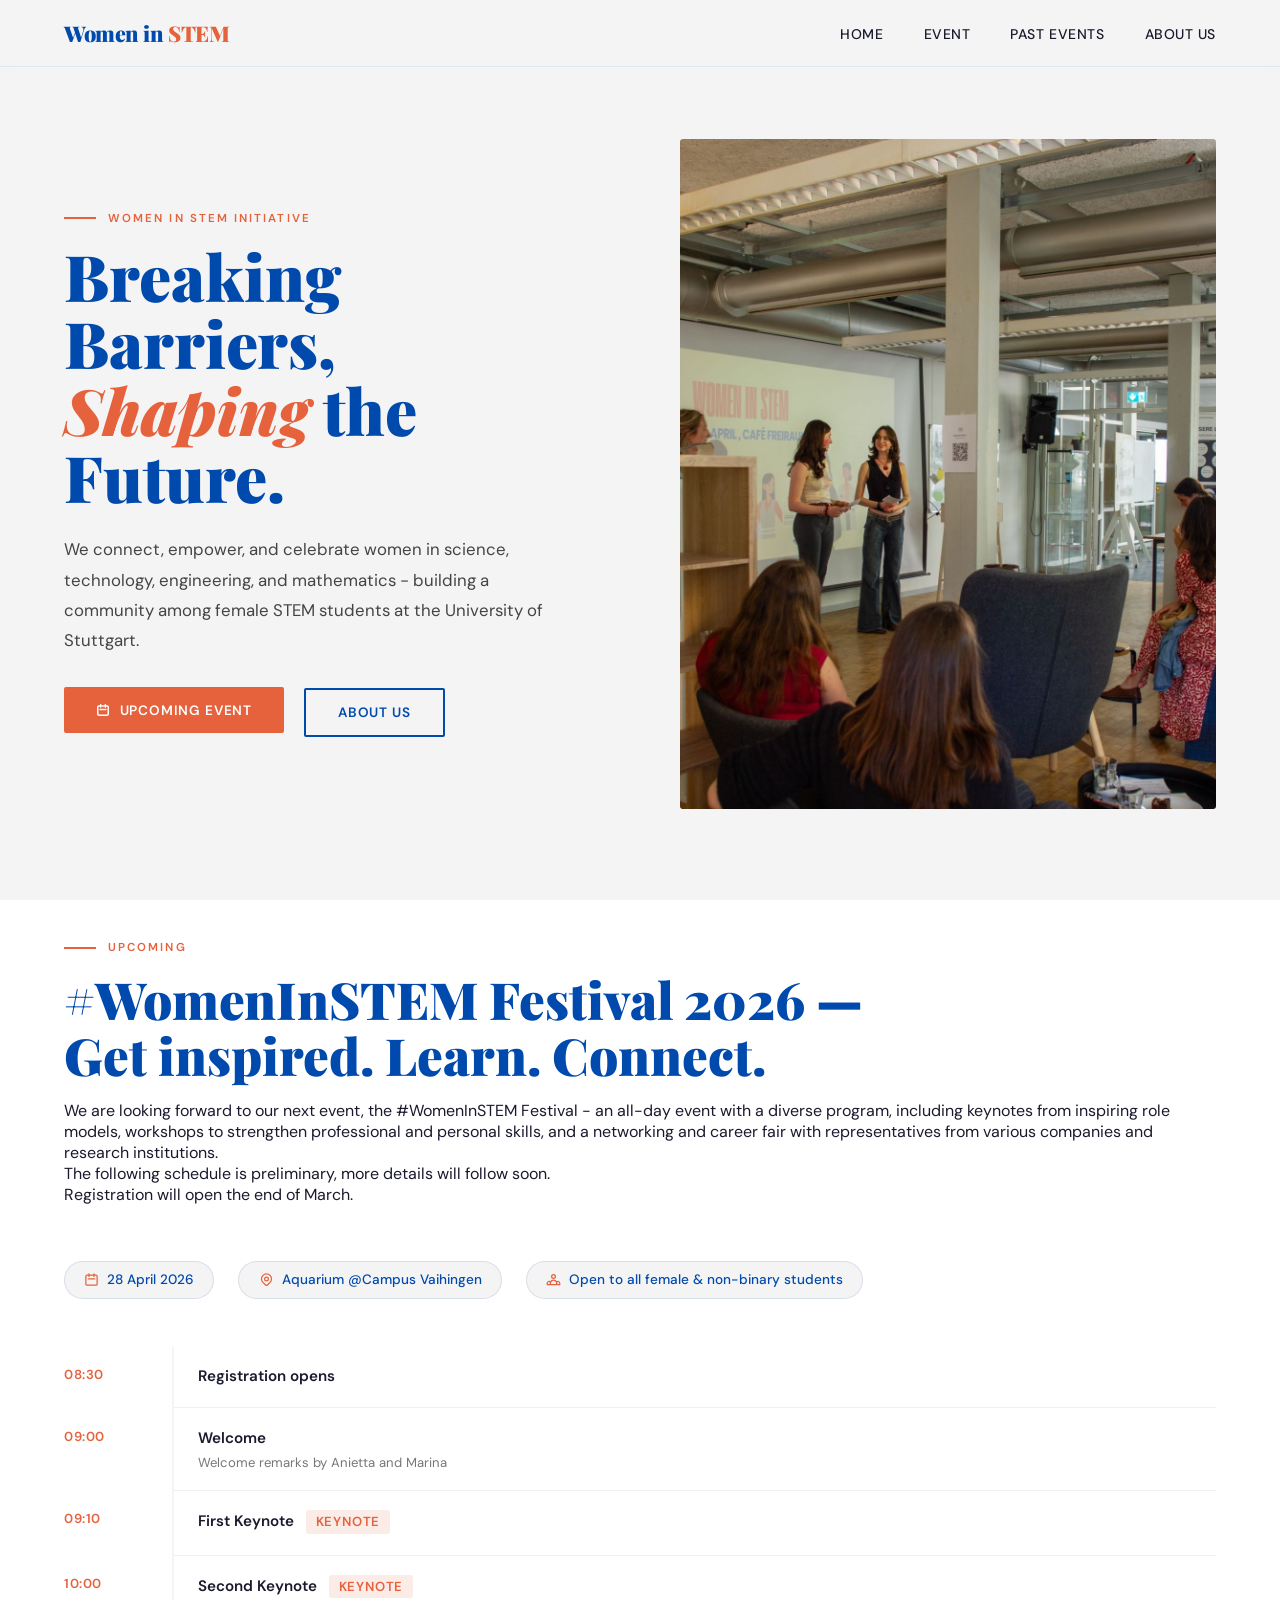
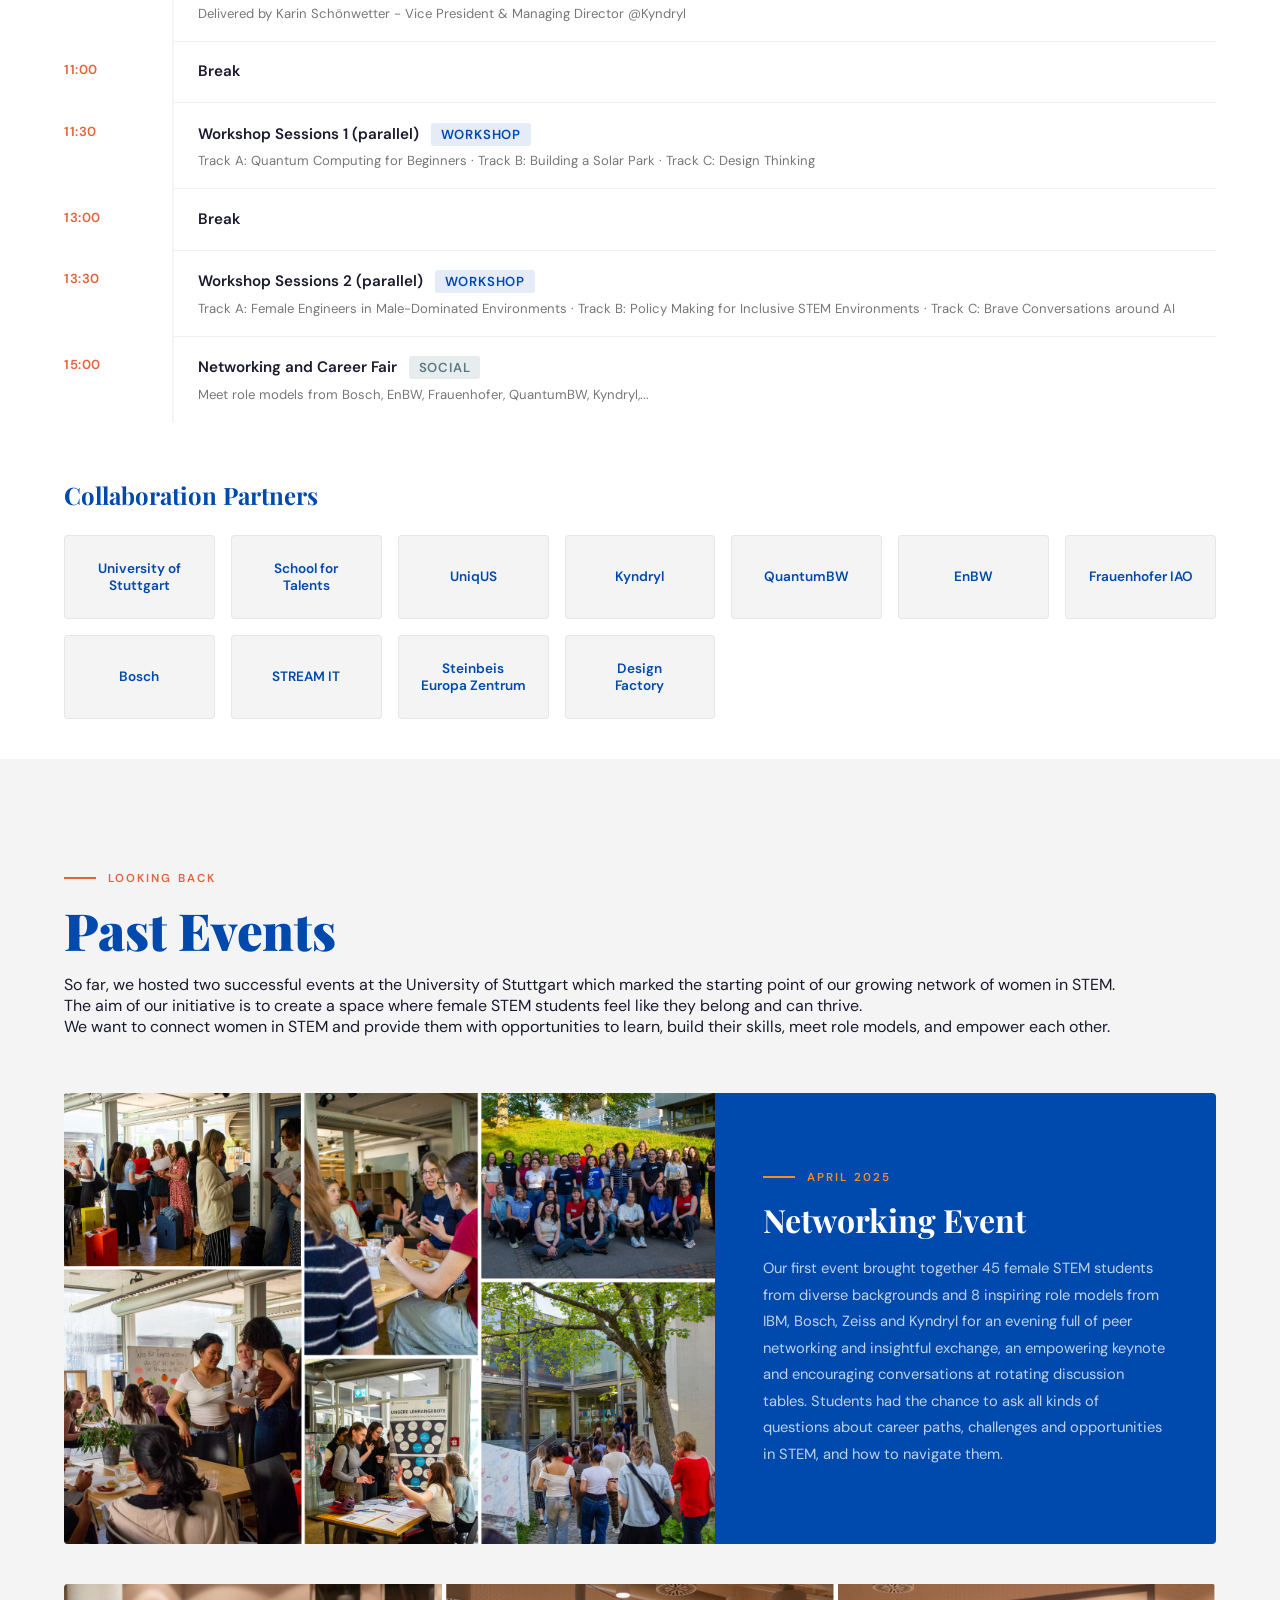
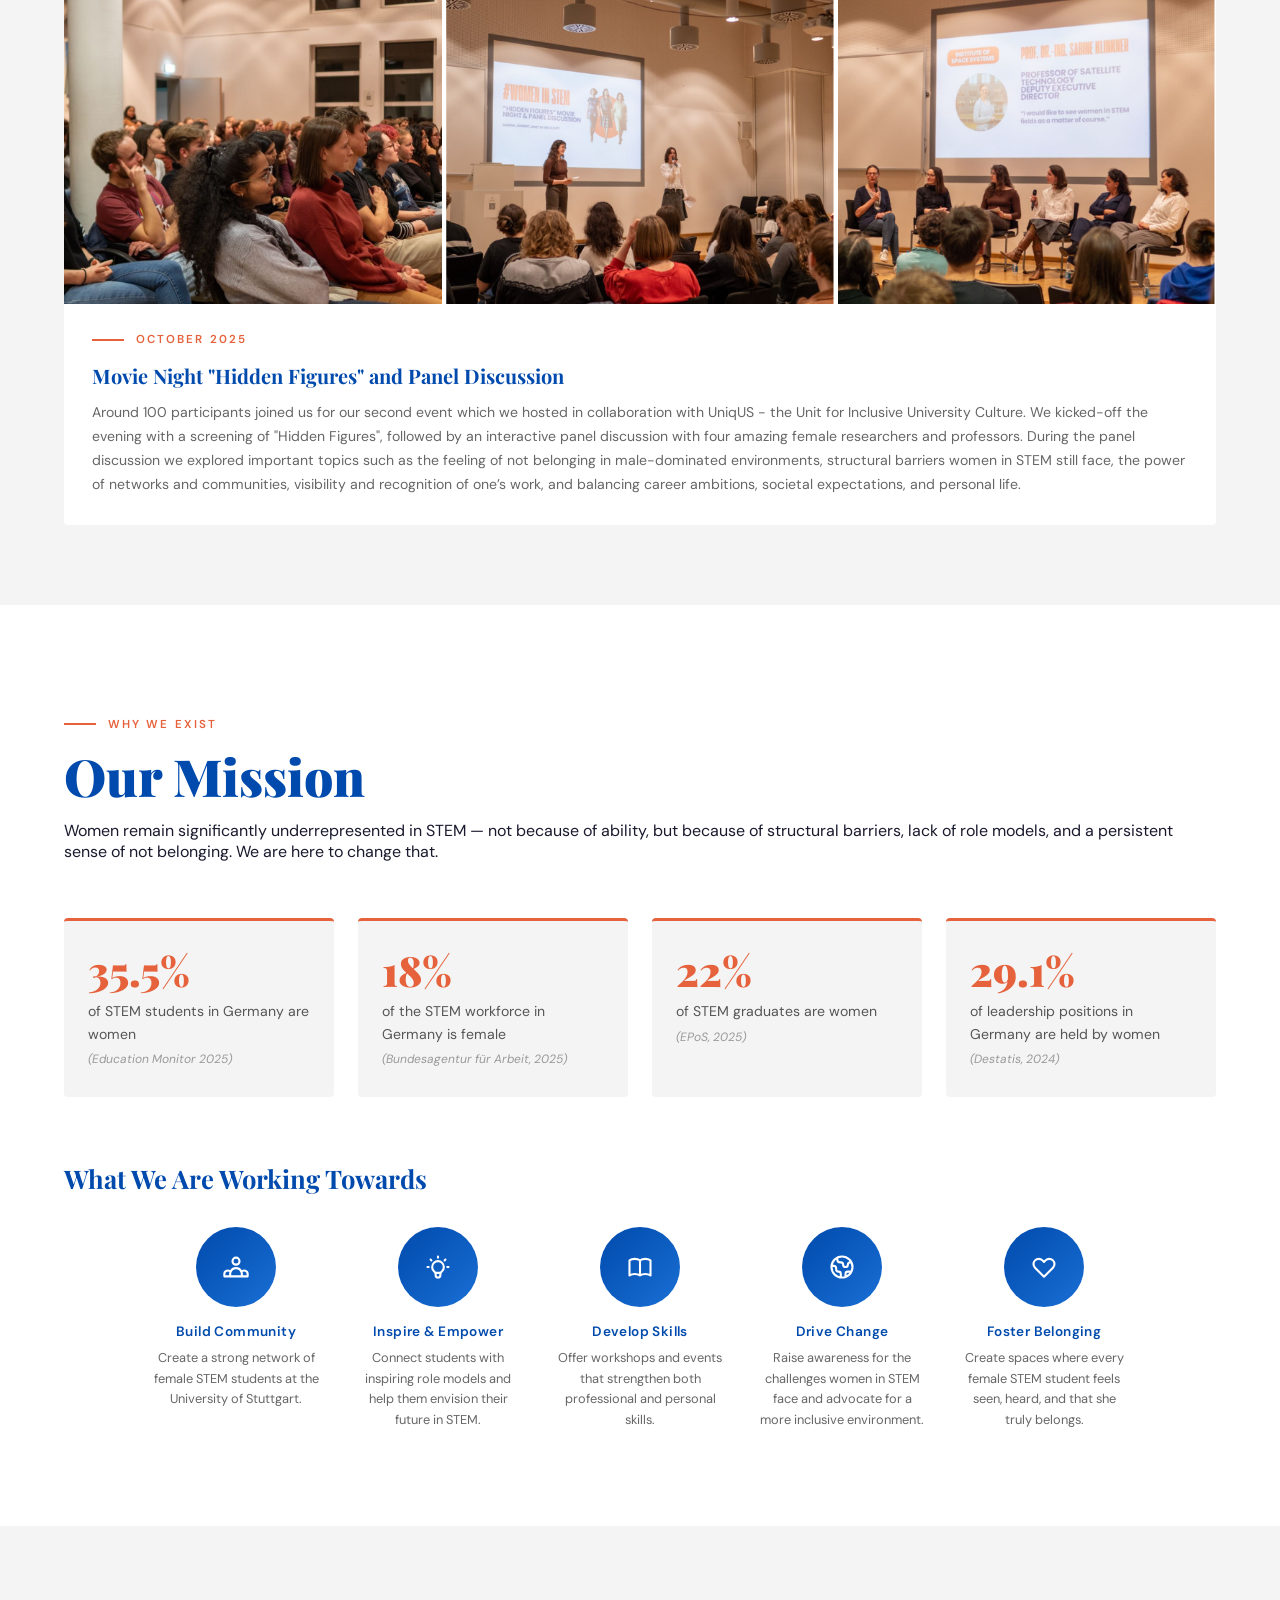
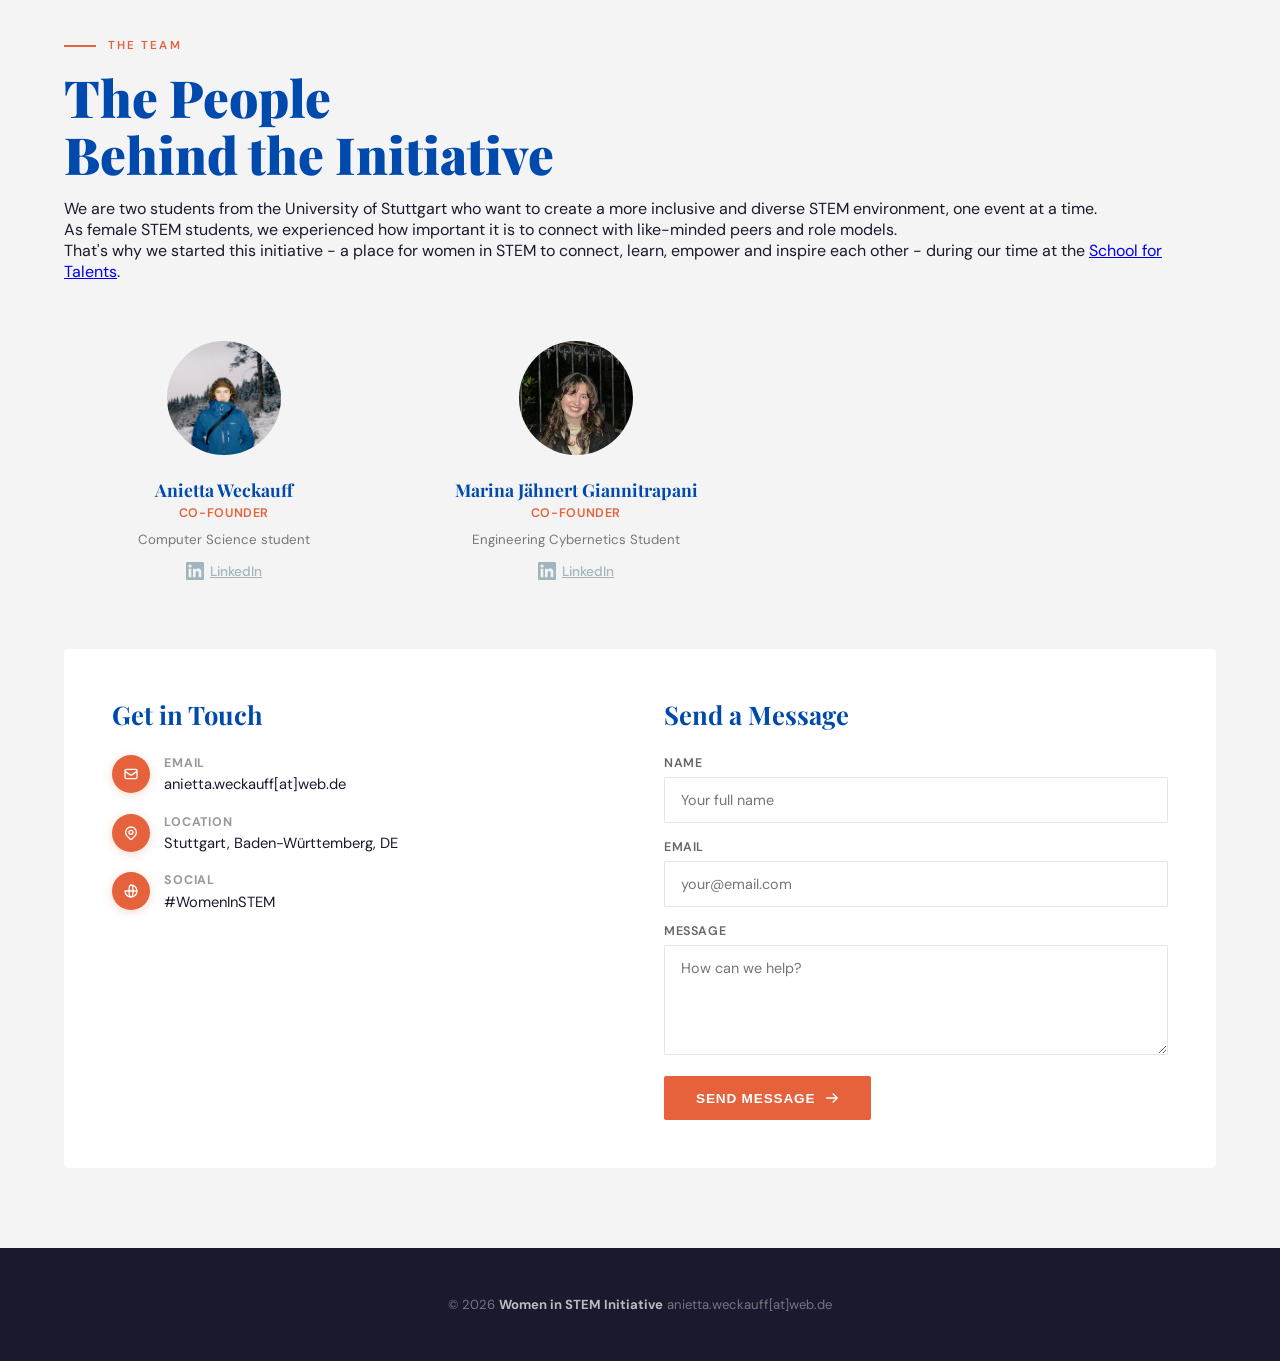
==== commit 412aea7f: "update datenschutz, impressum" ====
--- a/index_2.html
+++ b/index_2.html
@@ -303,9 +303,7 @@
 
       <div class="team-card fade-up" style="transition-delay:0.1s">
         <div class="avatar">
-          <div class="avatar">
            <img src="pictures/marina.png" alt="Marina">
-          </div>
         </div>
         <h3>Marina Jähnert Giannitrapani</h3>
         <div class="role">Co-Founder</div>
--- a/style.css
+++ b/style.css
@@ -288,17 +288,27 @@
 }
 
 /* ─── EVENT ─── */
-#event { background: var(--white); }
-.event-header { margin-bottom: 3.5rem; }
+#event {
+  background: var(--white);
+  min-height: auto;
+  padding: 2.5rem 4rem;
+  align-items: flex-start;
+}
+.event-header { margin-bottom: 0; }
 .event-header h2 {
   font-family: 'Playfair Display', serif;
-  font-size: clamp(2rem, 4vw, 3.5rem);
+  font-size: clamp(1.4rem, 2.5vw, 2rem);
   font-weight: 900;
   color: var(--blue);
-  line-height: 1.1;
-  margin-bottom: 1rem;
-}
-.event-header p { font-size: 1rem; color: #555; max-width: 600px; line-height: 1.8; }
+  line-height: 1.2;
+  margin-bottom: 0.5rem;
+}
+.event-header p {
+  font-size: 0.92rem;
+  color: #555;
+  line-height: 1.6;
+  margin: 0;
+}
 
 .event-meta {
   display: flex; gap: 1.5rem; flex-wrap: wrap; margin-bottom: 3rem;
@@ -746,6 +756,81 @@
   color: #666;
 }
 
+.track-card {
+  background: rgba(161, 182, 188, 0.15);
+  border: 1.5px solid #A1B6BC;
+  border-radius: 12px;
+  padding: 12px 14px;
+  display: flex;
+  flex-direction: column;
+  gap: 6px;
+}
+
+.track-card.track-tba {
+  background: rgba(161, 182, 188, 0.06);
+  border: 1.5px solid rgba(161, 182, 188, 0.35);
+  opacity: 0.6;
+  font-style: italic;
+}
+
+.track-label {
+  font-size: 0.7rem;
+  font-weight: 700;
+  text-transform: uppercase;
+  letter-spacing: 0.08em;
+  color: #A1B6BC;
+}
+
+.track-title {
+  font-size: 0.88rem;
+  font-weight: 600;
+  line-height: 1.35;
+}
+
+.track-speaker {
+  display: flex;
+  align-items: center;
+  gap: 6px;
+  font-size: 0.8rem;
+  margin-top: 4px;
+  color: rgba(255,255,255,0.7);
+}
+
+.linkedin-link {
+  color: #A1B6BC;
+  transition: opacity 0.2s;
+}
+
+.linkedin-link:hover {
+  opacity: 0.75;
+}
+
+/* Speaker cards: icon-only link pushed to the right */
+.track-speaker .linkedin-link {
+  display: flex;
+  align-items: center;
+  margin-left: auto;
+}
+
+/* Team cards: icon + "LinkedIn" text, centered below the card */
+.team-card .linkedin-link {
+  display: inline-flex;
+  align-items: center;
+  gap: 6px;
+  margin-top: 12px;
+  font-size: 0.85rem;
+  font-weight: 500;
+}
+
+.track-grid {
+  display: grid;
+  grid-template-columns: repeat(auto-fit, minmax(180px, 1fr));
+  gap: 12px;
+  margin-top: 12px;
+}
+
+
+
 @media (max-width: 900px) {
   .mission-stats { grid-template-columns: 1fr 1fr; }
   .mission-goals { gap: 1.5rem; }
@@ -768,6 +853,71 @@
   font-size: 0.82rem;
 }
 footer strong { color: rgba(255,255,255,0.7); }
+footer a {
+  color: rgba(255,255,255,0.4);
+  text-decoration: none;
+  transition: color 0.2s;
+}
+footer a:hover { color: rgba(255,255,255,0.7); }
+.footer-links {
+  margin-top: 0.75rem;
+  display: flex;
+  justify-content: center;
+  gap: 0.5rem 1.25rem;
+  flex-wrap: wrap;
+}
+
+/* ─── LEGAL PAGES ─── */
+.legal-page {
+  min-height: auto;
+  padding: 8rem 4rem 4rem;
+  align-items: flex-start;
+  background: var(--light);
+}
+.legal-content {
+  max-width: 720px;
+}
+.legal-content h1 {
+  font-family: 'Playfair Display', serif;
+  font-size: clamp(1.75rem, 3vw, 2.5rem);
+  font-weight: 900;
+  color: var(--blue);
+  margin-bottom: 2rem;
+}
+.legal-content h2 {
+  font-family: 'Playfair Display', serif;
+  font-size: 1.15rem;
+  font-weight: 700;
+  color: var(--blue);
+  margin: 2rem 0 0.75rem;
+}
+.legal-content p,
+.legal-content li {
+  font-size: 0.92rem;
+  color: #555;
+  line-height: 1.75;
+  margin-bottom: 0.75rem;
+}
+.legal-content ul {
+  padding-left: 1.25rem;
+  margin-bottom: 1rem;
+}
+.legal-content a {
+  color: var(--blue);
+  text-decoration: underline;
+  text-underline-offset: 2px;
+}
+.legal-back {
+  display: inline-flex;
+  align-items: center;
+  gap: 0.4rem;
+  font-size: 0.85rem;
+  color: var(--coral);
+  text-decoration: none;
+  margin-bottom: 2rem;
+  font-weight: 500;
+}
+.legal-back:hover { text-decoration: underline; }
 
 /* ─── ANIMATIONS ─── */
 .fade-up {
@@ -776,6 +926,171 @@
   transition: opacity 0.7s ease, transform 0.7s ease;
 }
 .fade-up.visible { opacity: 1; transform: translateY(0); }
+
+/* ─── TRACK CARD HOVER & CLICK ─── */
+.track-card {
+  cursor: pointer;
+  transition: border-color 0.2s, transform 0.2s, box-shadow 0.2s;
+}
+.track-card:not(.track-tba):hover {
+  border-color: var(--coral);
+  transform: translateY(-3px);
+  box-shadow: 0 8px 24px rgba(229,98,60,0.15);
+}
+.track-card:not(.track-tba):hover .track-title {
+  color: var(--coral);
+}
+.track-tba { cursor: default; }
+
+/* ─── MODAL OVERLAY ─── */
+.modal-overlay {
+  position: fixed;
+  inset: 0;
+  z-index: 2000;
+  background: rgba(26,26,46,0.55);
+  display: flex;
+  align-items: center;
+  justify-content: center;
+  padding: 1.5rem;
+  opacity: 0;
+  pointer-events: none;
+  transition: opacity 0.25s ease;
+}
+.modal-overlay.active {
+  opacity: 1;
+  pointer-events: all;
+}
+
+.modal-box {
+  background: var(--white);
+  border-radius: 6px;
+  max-width: 520px;
+  width: 100%;
+  padding: 2.5rem;
+  position: relative;
+  transform: translateY(16px) scale(0.98);
+  transition: transform 0.25s ease;
+  max-height: 90vh;
+  overflow-y: auto;
+}
+.modal-overlay.active .modal-box {
+  transform: translateY(0) scale(1);
+}
+
+.modal-track-label {
+  font-size: 0.7rem;
+  font-weight: 700;
+  text-transform: uppercase;
+  letter-spacing: 0.1em;
+  color: var(--coral);
+  margin-bottom: 0.5rem;
+}
+
+.modal-title {
+  font-family: 'Playfair Display', serif;
+  font-size: 1.4rem;
+  font-weight: 700;
+  color: var(--blue);
+  line-height: 1.25;
+  margin-bottom: 1rem;
+}
+
+.modal-desc {
+  font-size: 0.92rem;
+  line-height: 1.8;
+  color: #555;
+  margin-bottom: 1.5rem;
+}
+
+.modal-speakers {
+  border-top: 1px solid rgba(0,0,0,0.07);
+  padding-top: 1.25rem;
+  display: flex;
+  flex-direction: column;
+  gap: 0.75rem;
+}
+
+.modal-speaker-row {
+  display: flex;
+  align-items: center;
+  gap: 0.75rem;
+}
+
+.modal-speaker-avatar {
+  width: 38px;
+  height: 38px;
+  border-radius: 50%;
+  background: linear-gradient(135deg, var(--blue), var(--slate));
+  display: flex;
+  align-items: center;
+  justify-content: center;
+  color: white;
+  font-size: 0.75rem;
+  font-weight: 600;
+  flex-shrink: 0;
+}
+
+.modal-speaker-info {
+  flex: 1;
+}
+.modal-speaker-name {
+  font-size: 0.88rem;
+  font-weight: 600;
+  color: var(--dark);
+}
+.modal-speaker-org {
+  font-size: 0.78rem;
+  color: #888;
+}
+
+.modal-speaker-li {
+  color: var(--slate);
+  display: flex;
+  align-items: center;
+  transition: color 0.2s;
+}
+.modal-speaker-li:hover { color: var(--blue); }
+
+.modal-close {
+  position: absolute;
+  top: 1.25rem;
+  right: 1.25rem;
+  background: none;
+  border: none;
+  cursor: pointer;
+  color: #aaa;
+  padding: 4px;
+  display: flex;
+  align-items: center;
+  justify-content: center;
+  border-radius: 50%;
+  transition: background 0.2s, color 0.2s;
+}
+.modal-close:hover {
+  background: var(--light);
+  color: var(--dark);
+}
+
+.button {
+  display: inline-block;
+  background-color: #E5623C;
+  color: white;
+  margin-top: 20px;
+  padding: 12px 24px;
+  border-radius: 6px;
+  text-decoration: none;
+  font-family: 'DM Sans', sans-serif;
+  font-size: 16px;
+}
+
+.button:hover {
+  background-color: #F58B29;
+}
+
+@media (max-width: 600px) {
+  .modal-box { padding: 1.75rem 1.25rem; }
+  .modal-title { font-size: 1.2rem; }
+}
 
 /* ─── RESPONSIVE ─── */
 @media (max-width: 900px) {
@@ -783,6 +1098,8 @@
   .nav-links { display: none; }
   .hamburger { display: flex; }
   section { padding: 6rem 1.5rem 4rem; }
+  #event { padding: 2rem 1.5rem; }
+  .legal-page { padding: 6rem 1.5rem 3rem; }
   .stats-bar { padding: 2rem 1.5rem; }
   .home-grid { grid-template-columns: 1fr; gap: 3rem; }
   .home-image { order: -1; }
